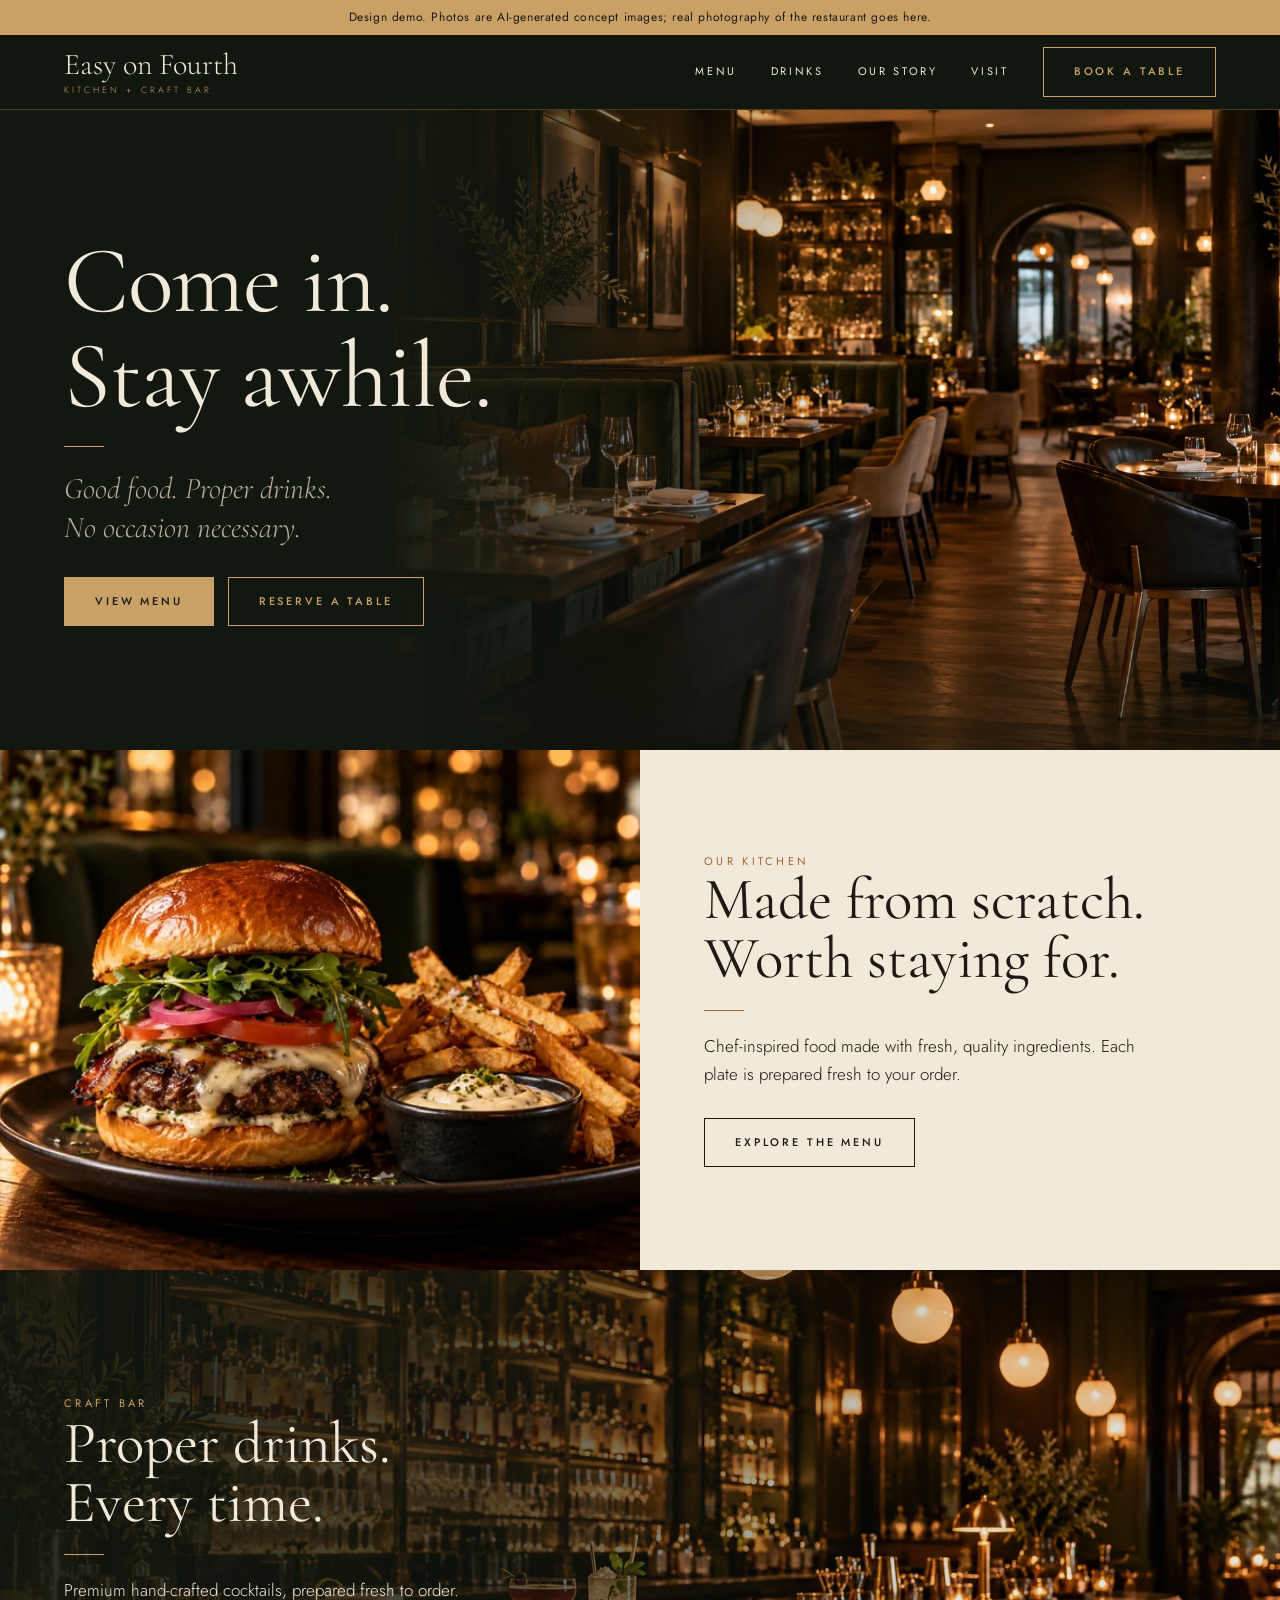
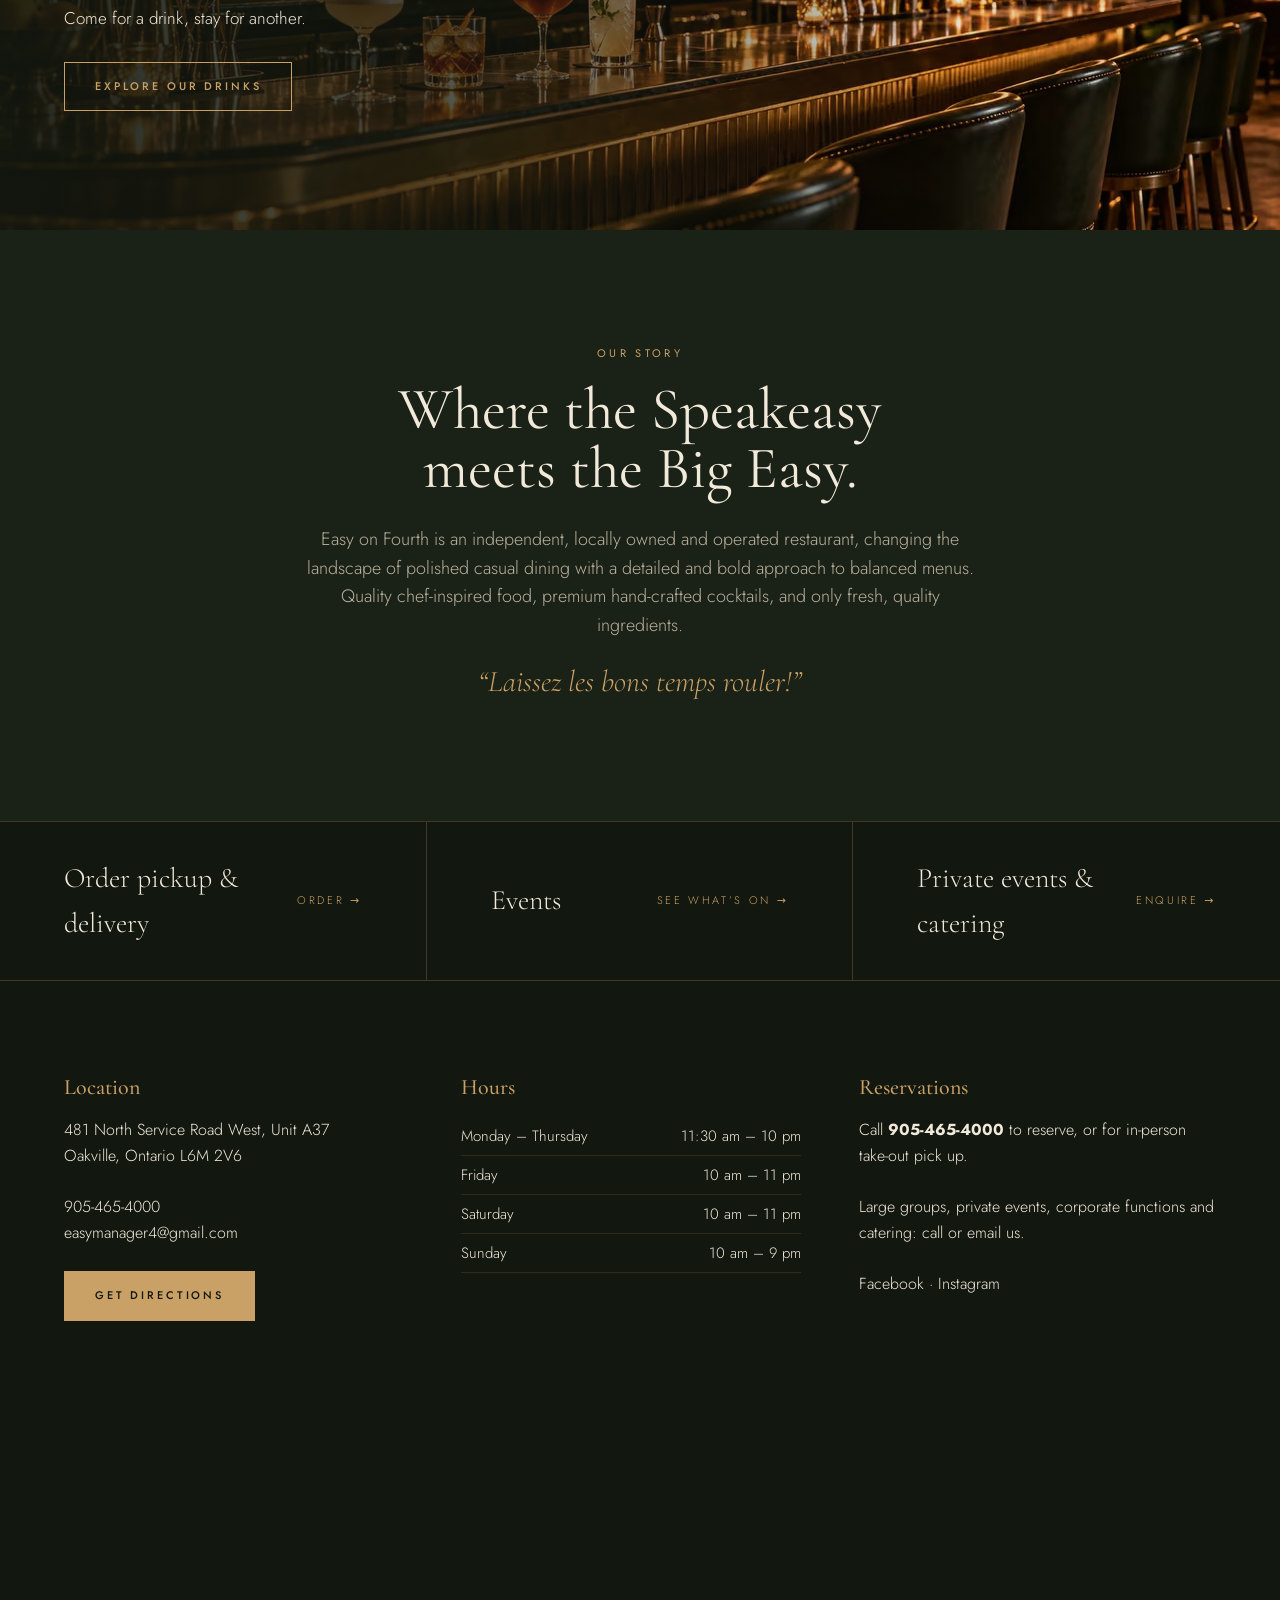
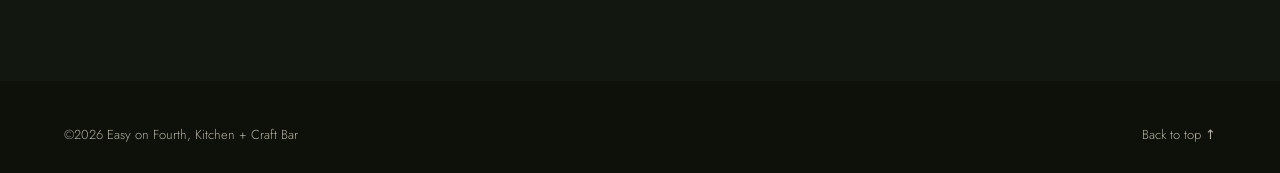
==== public/index.html @ cc025039 "Initial commit: Easy on Fourth demo site with full-resolution responsive images Co-Authored-By: Clau" ====
<!doctype html>
<html lang='en-CA'>
<head>
<meta charset='utf-8'>
<meta name='viewport' content='width=device-width, initial-scale=1'>
<title>Easy on Fourth | Kitchen + Craft Bar | Oakville</title>
<meta name='description' content='Where the Speakeasy meets the Big Easy. Chef-inspired food and hand-crafted cocktails at Easy on Fourth, Kitchen + Craft Bar in Oakville.'>
<link rel='preload' as='image' type='image/avif' imagesrcset='images/dining-640.avif 640w, images/dining-960.avif 960w, images/dining-1280.avif 1280w, images/dining-1672.avif 1672w' imagesizes='(min-width:861px) max(72vw, 1300px), 100vw' media='(min-width:861px)' fetchpriority='high'>
<link rel='icon' href='https://www.easyonfourth.ca/wp-content/uploads/2022/03/favicon.png'>
<link rel='preconnect' href='https://fonts.googleapis.com'>
<link rel='preconnect' href='https://fonts.gstatic.com' crossorigin>
<link href='https://fonts.googleapis.com/css2?family=Cormorant+Garamond:wght@400;500;600&family=Jost:wght@300;400;500&display=swap' rel='stylesheet'>
<style>
:root{--olive:#12170f;--olive2:#1a2116;--olive3:#232b1d;--cog:#a9622d;--brass:#c9a066;--cream:#f1e9da;--ink:#1d1a14;--muted:#b8b09d;--serif:'Cormorant Garamond',Georgia,serif;--sans:'Jost',system-ui,sans-serif;--g:clamp(20px,5vw,72px)}
*{box-sizing:border-box;margin:0;padding:0}
html{scroll-behavior:smooth}
body{background:var(--olive);color:var(--cream);font-family:var(--sans);font-weight:300;line-height:1.6;-webkit-font-smoothing:antialiased}
a{color:inherit;text-decoration:none}
.eb{font-size:11px;letter-spacing:.3em;text-transform:uppercase;font-weight:400;color:var(--brass)}
.rule{width:40px;height:1px;background:var(--brass);margin:22px 0}
.btn{display:inline-block;padding:15px 30px;font-size:11px;letter-spacing:.26em;text-transform:uppercase;font-weight:500;border:1px solid var(--brass);transition:.25s}
.btn.fill{background:var(--brass);color:var(--olive)}
.btn.fill:hover{background:#dbb57a}
.btn.line{color:var(--brass)}
.btn.line:hover{background:var(--brass);color:var(--olive)}
.btn.dark{color:var(--ink);border-color:var(--ink)}
.btn.dark:hover{background:var(--ink);color:var(--cream)}
h1,h2{font-family:var(--serif);font-weight:400;line-height:1}
h3{font-family:var(--serif);font-weight:500;font-size:22px;color:var(--brass);margin-bottom:12px}
.ctas{display:flex;flex-wrap:wrap;gap:14px}

header{position:sticky;top:0;z-index:50;background:rgba(18,23,15,.96);border-bottom:1px solid rgba(201,160,102,.28);backdrop-filter:blur(6px)}
.nav{display:flex;align-items:center;justify-content:space-between;gap:20px;padding:0 var(--g);height:74px}
.brand{font-family:var(--serif);font-size:30px;line-height:1;color:var(--cream)}
.brand small{display:block;font-family:var(--sans);font-size:9px;letter-spacing:.34em;color:var(--brass);margin-top:5px}
.links{display:flex;align-items:center;gap:34px}
.links a.l{font-size:11px;letter-spacing:.24em;text-transform:uppercase;font-weight:400}
.links a.l:hover{color:var(--brass)}
.burger{display:none;background:none;border:1px solid rgba(201,160,102,.4);color:var(--brass);width:44px;height:44px;font-size:18px;cursor:pointer}

.ph{position:relative;overflow:hidden;background:var(--olive3)}
.ph img{position:absolute;inset:0;width:100%;height:100%;object-fit:cover}
.hero .ph img{object-position:65% 50%}
.split .ph img{object-position:40% 50%}
.bar .ph img{object-position:50% 60%}
.hero{position:relative;display:flex;min-height:min(78vh,640px);background:var(--olive);overflow:hidden}
.hero .ph{position:absolute;inset:0 0 0 28%}
.hero::after{content:'';position:absolute;inset:0;z-index:1;background:linear-gradient(90deg,var(--olive) 0%,var(--olive) 30%,rgba(18,23,15,.78) 40%,rgba(18,23,15,.25) 55%,rgba(18,23,15,0) 70%),linear-gradient(0deg,rgba(18,23,15,.5),rgba(18,23,15,0) 30%);pointer-events:none}
.hero .l{position:relative;z-index:2;width:min(100%,640px);padding:clamp(48px,7vw,100px) var(--g);display:flex;flex-direction:column;justify-content:center}
.hero h1{font-size:clamp(54px,7.4vw,108px);letter-spacing:-.01em}
.hero p{font-family:var(--serif);font-size:clamp(22px,2.4vw,30px);font-style:italic;color:var(--muted);margin-bottom:30px;line-height:1.3}

.split{display:grid;grid-template-columns:1fr 1fr;min-height:520px}
.split .ph{min-height:420px}
.split .txt{padding:clamp(48px,7vw,100px) var(--g);display:flex;flex-direction:column;justify-content:center;align-items:flex-start}
.split h2,.story h2,.bar h2{font-size:clamp(38px,4.6vw,64px)}
.split p{max-width:460px;margin-bottom:30px;font-size:17px}
.cream{background:var(--cream);color:var(--ink)}
.cream .eb{color:var(--cog)}
.cream .rule{background:var(--cog)}
.bar{position:relative;min-height:560px;display:flex!important;align-items:center}
.bar .ph{position:absolute;inset:0}
.bar .ph::after{content:'';position:absolute;inset:0;background:linear-gradient(90deg,rgba(18,23,15,.92) 0%,rgba(18,23,15,.7) 40%,rgba(18,23,15,.1) 75%)}
.bar .txt{position:relative;z-index:2;padding:clamp(48px,7vw,100px) var(--g);max-width:640px}
.bar .txt p{max-width:440px;margin-bottom:30px;font-size:17px}

.story{padding:clamp(70px,9vw,130px) var(--g);text-align:center;background:var(--olive2);display:flex;flex-direction:column;align-items:center}
.story h2{margin:18px 0 8px}
.story p{max-width:680px;margin-top:18px;font-size:18px;color:var(--muted)}
.story p.fr{font-family:var(--serif);font-style:italic;font-size:30px;color:var(--brass)}

.strip{display:grid;grid-template-columns:repeat(3,1fr);border-top:1px solid rgba(201,160,102,.25)}
.strip a{padding:34px var(--g);border-right:1px solid rgba(201,160,102,.25);display:flex;justify-content:space-between;align-items:center;gap:16px;font-family:var(--serif);font-size:28px;transition:background .25s}
.strip a:last-child{border-right:0}
.strip a:hover{background:var(--olive3)}
.strip span{color:var(--brass);font-family:var(--sans);font-size:11px;letter-spacing:.24em;text-transform:uppercase;white-space:nowrap}

.visit{display:grid;grid-template-columns:repeat(3,1fr);gap:40px;padding:clamp(56px,7vw,100px) var(--g) 0;border-top:1px solid rgba(201,160,102,.25)}
.visit ul{list-style:none}
.visit li{display:flex;justify-content:space-between;gap:16px;max-width:340px;padding:7px 0;border-bottom:1px solid rgba(201,160,102,.15);font-size:15px}
.visit a:hover{color:var(--brass)}
.map{height:300px;grid-column:1/-1;margin:20px calc(var(--g)*-1) 0;filter:grayscale(.6) sepia(.4) brightness(.8)}
.map iframe{width:100%;height:100%;border:0}

footer{background:#0d110a;padding:44px var(--g) 28px;font-size:13px;color:var(--muted)}
.fr2{display:flex;justify-content:space-between;flex-wrap:wrap;gap:16px}
footer a:hover{color:var(--brass)}
.demo{background:var(--brass);color:#1d1a14;text-align:center;font-size:12px;letter-spacing:.05em;padding:8px var(--g);font-weight:400}

@media(max-width:860px){
 .hero .ph img,.bar .ph img{object-position:50% 50%}
 .split .ph img{object-position:35% 50%}
 .links{position:fixed;top:74px;left:0;right:0;bottom:0;background:var(--olive);flex-direction:column;justify-content:flex-start;padding-top:40px;gap:26px;display:none}
 .links.open{display:flex}.links a.l{font-size:14px}
 .burger{display:block}
 .hero,.split,.visit,.strip{grid-template-columns:1fr}
 .hero{flex-direction:column}.hero::after{display:none}
 .hero .ph{position:relative;inset:auto;min-height:300px;order:-1}
 .hero .l{width:100%}
 .split .ph{min-height:300px;order:-1}
 .strip a{border-right:0;border-bottom:1px solid rgba(201,160,102,.25)}
 .bar .txt{background:rgba(18,23,15,.82);max-width:none}
 .map{margin-left:calc(var(--g)*-1)}
 .brand{font-size:24px}
}
</style>
</head>
<body>
<div class='demo'>Design demo. Photos are AI-generated concept images; real photography of the restaurant goes here.</div>
<header>
 <div class='nav'>
  <a class='brand' href='#top'>Easy on Fourth<small>KITCHEN + CRAFT BAR</small></a>
  <button class='burger' id='burger' aria-label='Menu'>☰</button>
  <nav class='links' id='links'>
   <a class='l' href='https://www.easyonfourth.ca/quality-food-menu/'>Menu</a>
   <a class='l' href='https://www.easyonfourth.ca/beverage-menu/'>Drinks</a>
   <a class='l' href='#story'>Our Story</a>
   <a class='l' href='#visit'>Visit</a>
   <a class='btn line' href='tel:+19054654000'>Book a table</a>
  </nav>
 </div>
</header>

<main id='top'>
 <section class='hero'>
  <div class='l'>
   <h1>Come in.<br>Stay awhile.</h1>
   <div class='rule'></div>
   <p>Good food. Proper drinks.<br>No occasion necessary.</p>
   <div class='ctas'><a class='btn fill' href='https://www.easyonfourth.ca/quality-food-menu/'>View menu</a><a class='btn line' href='tel:+19054654000'>Reserve a table</a></div>
  </div>
  <div class='ph'><picture><source media='(max-width:480px)' type='image/avif' srcset='images/dining-m-640.avif 640w, images/dining-m-960.avif 960w, images/dining-m-1255.avif 1255w' sizes='100vw' width='1255' height='941'><source media='(max-width:480px)' type='image/webp' srcset='images/dining-m-640.webp 640w, images/dining-m-960.webp 960w, images/dining-m-1255.webp 1255w' sizes='100vw' width='1255' height='941'><source type='image/avif' srcset='images/dining-640.avif 640w, images/dining-960.avif 960w, images/dining-1280.avif 1280w, images/dining-1672.avif 1672w' sizes='(min-width:861px) max(72vw, 1300px), 100vw'><source type='image/webp' srcset='images/dining-640.webp 640w, images/dining-960.webp 960w, images/dining-1280.webp 1280w, images/dining-1672.webp 1672w' sizes='(min-width:861px) max(72vw, 1300px), 100vw'><img src='images/dining-1672.webp' srcset='images/dining-640.webp 640w, images/dining-960.webp 960w, images/dining-1280.webp 1280w, images/dining-1672.webp 1672w' sizes='(min-width:861px) max(72vw, 1300px), 100vw' width='1672' height='941' alt='The warmly lit dining room with green velvet banquettes' fetchpriority='high' decoding='async'></picture></div>
 </section>

 <section class='split cream'>
  <div class='ph'><picture><source type='image/avif' srcset='images/dish-640.avif 640w, images/dish-960.avif 960w, images/dish-1448.avif 1448w' sizes='(min-width:861px) 50vw, 100vw'><source type='image/webp' srcset='images/dish-640.webp 640w, images/dish-960.webp 960w, images/dish-1448.webp 1448w' sizes='(min-width:861px) 50vw, 100vw'><img src='images/dish-1448.webp' srcset='images/dish-640.webp 640w, images/dish-960.webp 960w, images/dish-1448.webp 1448w' sizes='(min-width:861px) 50vw, 100vw' width='1448' height='1086' alt='A burger on brioche with fries and aioli' loading='lazy' decoding='async'></picture></div>
  <div class='txt'>
   <span class='eb'>Our Kitchen</span>
   <h2>Made from scratch.<br>Worth staying for.</h2>
   <div class='rule'></div>
   <p>Chef-inspired food made with fresh, quality ingredients. Each plate is prepared fresh to your order.</p>
   <a class='btn dark' href='https://www.easyonfourth.ca/quality-food-menu/'>Explore the menu</a>
  </div>
 </section>

 <section class='bar'>
  <div class='ph'><picture><source media='(max-width:480px)' type='image/avif' srcset='images/bar-m-480.avif 480w, images/bar-m-655.avif 655w' sizes='100vw' width='655' height='941'><source media='(max-width:480px)' type='image/webp' srcset='images/bar-m-480.webp 480w, images/bar-m-655.webp 655w' sizes='100vw' width='655' height='941'><source type='image/avif' srcset='images/bar-960.avif 960w, images/bar-1280.avif 1280w, images/bar-1672.avif 1672w' sizes='100vw'><source type='image/webp' srcset='images/bar-960.webp 960w, images/bar-1280.webp 1280w, images/bar-1672.webp 1672w' sizes='100vw'><img src='images/bar-1672.webp' srcset='images/bar-960.webp 960w, images/bar-1280.webp 1280w, images/bar-1672.webp 1672w' sizes='100vw' width='1672' height='941' alt='The brass and marble bar with hand-crafted cocktails' loading='lazy' decoding='async'></picture></div>
  <div class='txt'>
   <span class='eb'>Craft Bar</span>
   <h2>Proper drinks.<br>Every time.</h2>
   <div class='rule'></div>
   <p>Premium hand-crafted cocktails, prepared fresh to order. Come for a drink, stay for another.</p>
   <a class='btn line' href='https://www.easyonfourth.ca/beverage-menu/'>Explore our drinks</a>
  </div>
 </section>

 <section class='story' id='story'>
  <span class='eb'>Our Story</span>
  <h2>Where the Speakeasy<br>meets the Big Easy.</h2>
  <p>Easy on Fourth is an independent, locally owned and operated restaurant, changing the landscape of polished casual dining with a detailed and bold approach to balanced menus. Quality chef-inspired food, premium hand-crafted cocktails, and only fresh, quality ingredients.</p>
  <p class='fr'>“Laissez les bons temps rouler!”</p>
 </section>

 <section class='strip'>
  <a href='https://www.easyonfourth.ca/order/'>Order pickup &amp; delivery <span>Order →</span></a>
  <a href='https://www.easyonfourth.ca/events-calendar/'>Events <span>See what’s on →</span></a>
  <a href='mailto:easymanager4@gmail.com?subject=Private%20event%20enquiry'>Private events &amp; catering <span>Enquire →</span></a>
 </section>

 <section class='visit' id='visit'>
  <div><h3>Location</h3><p>481 North Service Road West, Unit A37<br>Oakville, Ontario L6M 2V6</p><br><p><a href='tel:+19054654000'>905-465-4000</a><br><a href='mailto:easymanager4@gmail.com'>easymanager4@gmail.com</a></p><br><div class='ctas'><a class='btn fill' target='_blank' rel='noopener' href='https://www.google.com/maps/dir/?api=1&destination=481+North+Service+Road+West+Unit+A37+Oakville+ON+L6M+2V6'>Get directions</a></div></div>
  <div><h3>Hours</h3><ul>
   <li><span>Monday – Thursday</span><span>11:30 am – 10 pm</span></li>
   <li><span>Friday</span><span>10 am – 11 pm</span></li>
   <li><span>Saturday</span><span>10 am – 11 pm</span></li>
   <li><span>Sunday</span><span>10 am – 9 pm</span></li>
  </ul></div>
  <div><h3>Reservations</h3><p>Call <a href='tel:+19054654000'><b>905-465-4000</b></a> to reserve, or for in-person take-out pick up.</p><br><p>Large groups, private events, corporate functions and catering: call or email us.</p><br><p><a href='https://www.facebook.com/easyonfourth'>Facebook</a> · <a href='https://www.instagram.com/easy_on_fourth/'>Instagram</a></p></div>
  <div class='map'><iframe title='Map' loading='lazy' src='https://maps.google.com/maps?q=481%20North%20Service%20Road%20West%20Oakville%20ON&z=14&output=embed'></iframe></div>
 </section>
</main>

<footer><div class='fr2'><span>©2026 Easy on Fourth, Kitchen + Craft Bar</span><a href='#top'>Back to top ↑</a></div></footer>

<script>
document.getElementById('burger').addEventListener('click',()=>document.getElementById('links').classList.toggle('open'));
document.getElementById('links').addEventListener('click',()=>document.getElementById('links').classList.remove('open'));
</script>
</body>
</html>
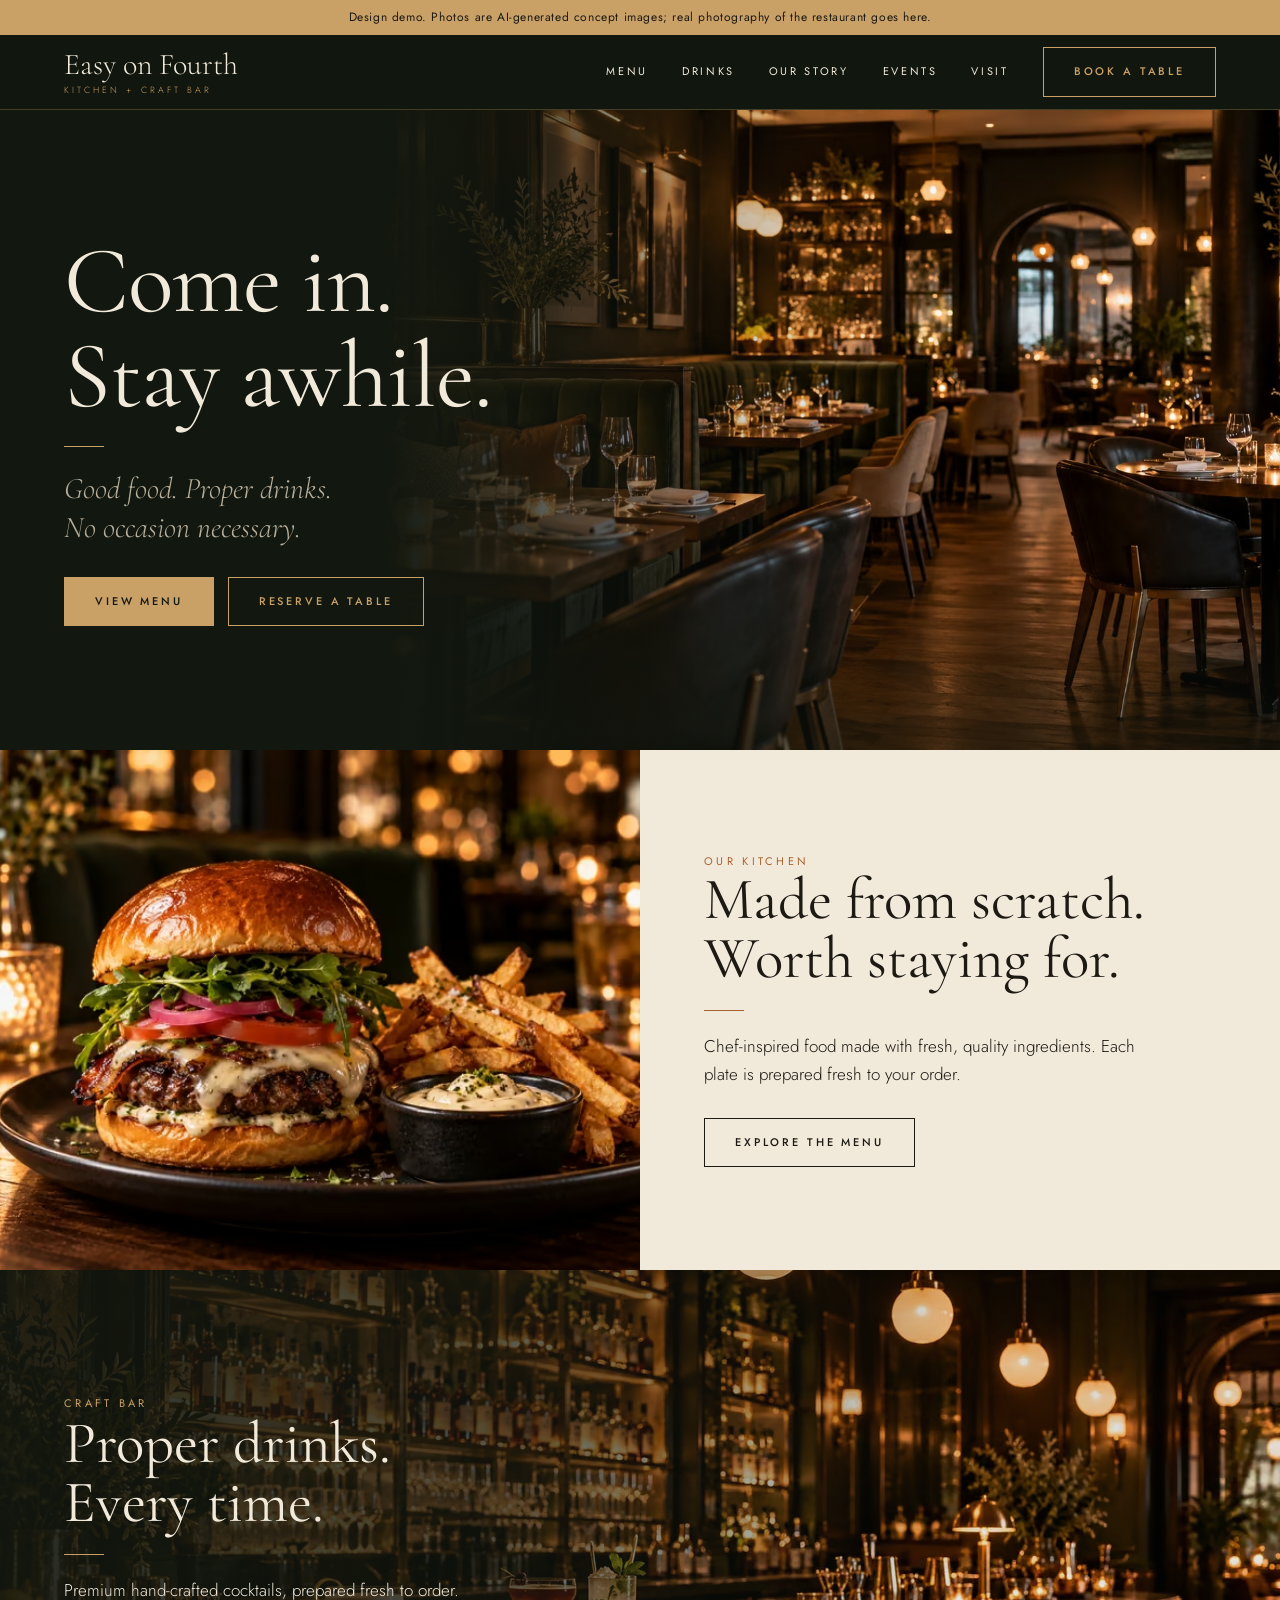
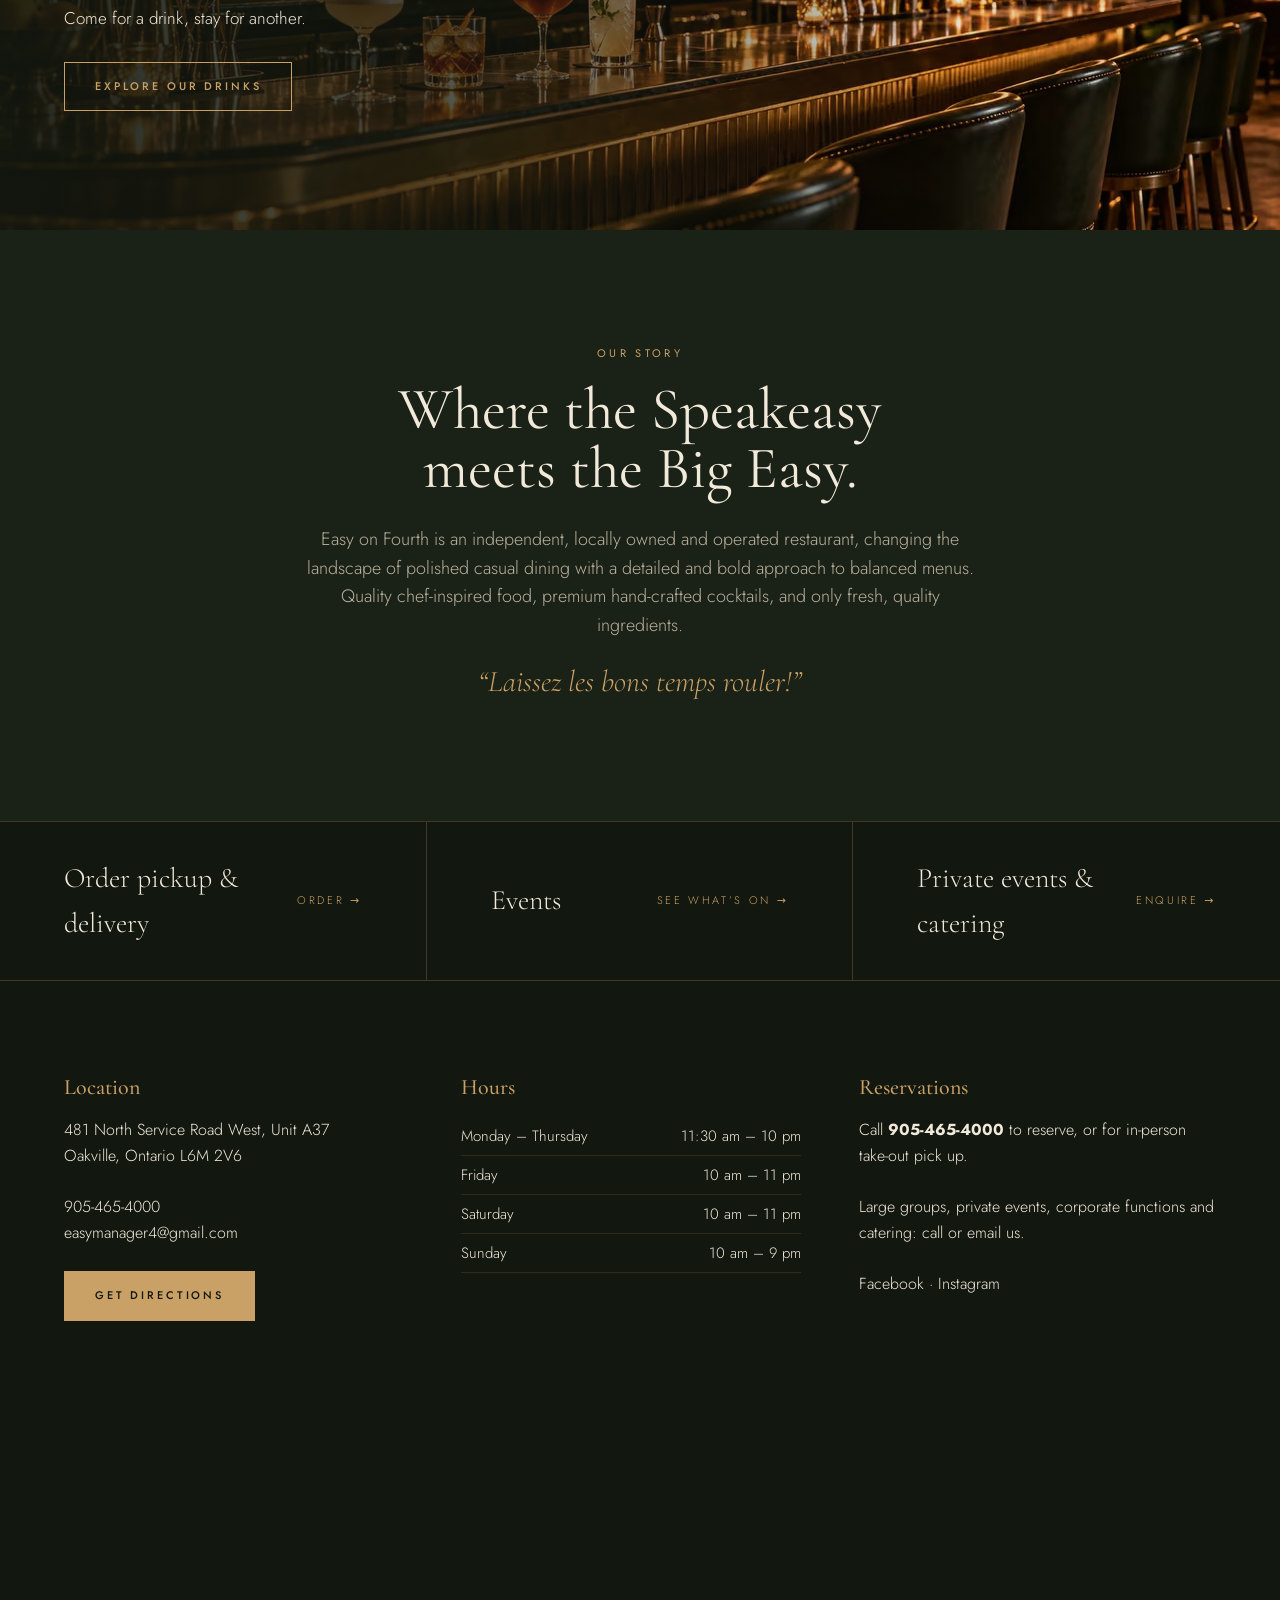
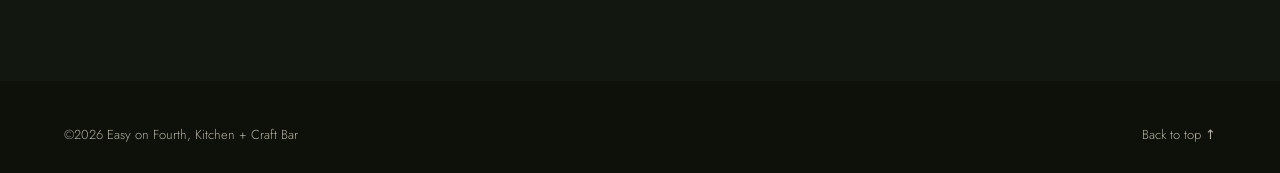
==== commit 435e4a57: "Build out full demo site: menu, drinks, story, events, private events, order, visit Shared styles.cs" ====
--- a/public/index.html
+++ b/public/index.html
@@ -10,113 +10,21 @@
 <link rel='preconnect' href='https://fonts.googleapis.com'>
 <link rel='preconnect' href='https://fonts.gstatic.com' crossorigin>
 <link href='https://fonts.googleapis.com/css2?family=Cormorant+Garamond:wght@400;500;600&family=Jost:wght@300;400;500&display=swap' rel='stylesheet'>
-<style>
-:root{--olive:#12170f;--olive2:#1a2116;--olive3:#232b1d;--cog:#a9622d;--brass:#c9a066;--cream:#f1e9da;--ink:#1d1a14;--muted:#b8b09d;--serif:'Cormorant Garamond',Georgia,serif;--sans:'Jost',system-ui,sans-serif;--g:clamp(20px,5vw,72px)}
-*{box-sizing:border-box;margin:0;padding:0}
-html{scroll-behavior:smooth}
-body{background:var(--olive);color:var(--cream);font-family:var(--sans);font-weight:300;line-height:1.6;-webkit-font-smoothing:antialiased}
-a{color:inherit;text-decoration:none}
-.eb{font-size:11px;letter-spacing:.3em;text-transform:uppercase;font-weight:400;color:var(--brass)}
-.rule{width:40px;height:1px;background:var(--brass);margin:22px 0}
-.btn{display:inline-block;padding:15px 30px;font-size:11px;letter-spacing:.26em;text-transform:uppercase;font-weight:500;border:1px solid var(--brass);transition:.25s}
-.btn.fill{background:var(--brass);color:var(--olive)}
-.btn.fill:hover{background:#dbb57a}
-.btn.line{color:var(--brass)}
-.btn.line:hover{background:var(--brass);color:var(--olive)}
-.btn.dark{color:var(--ink);border-color:var(--ink)}
-.btn.dark:hover{background:var(--ink);color:var(--cream)}
-h1,h2{font-family:var(--serif);font-weight:400;line-height:1}
-h3{font-family:var(--serif);font-weight:500;font-size:22px;color:var(--brass);margin-bottom:12px}
-.ctas{display:flex;flex-wrap:wrap;gap:14px}
-
-header{position:sticky;top:0;z-index:50;background:rgba(18,23,15,.96);border-bottom:1px solid rgba(201,160,102,.28);backdrop-filter:blur(6px)}
-.nav{display:flex;align-items:center;justify-content:space-between;gap:20px;padding:0 var(--g);height:74px}
-.brand{font-family:var(--serif);font-size:30px;line-height:1;color:var(--cream)}
-.brand small{display:block;font-family:var(--sans);font-size:9px;letter-spacing:.34em;color:var(--brass);margin-top:5px}
-.links{display:flex;align-items:center;gap:34px}
-.links a.l{font-size:11px;letter-spacing:.24em;text-transform:uppercase;font-weight:400}
-.links a.l:hover{color:var(--brass)}
-.burger{display:none;background:none;border:1px solid rgba(201,160,102,.4);color:var(--brass);width:44px;height:44px;font-size:18px;cursor:pointer}
-
-.ph{position:relative;overflow:hidden;background:var(--olive3)}
-.ph img{position:absolute;inset:0;width:100%;height:100%;object-fit:cover}
-.hero .ph img{object-position:65% 50%}
-.split .ph img{object-position:40% 50%}
-.bar .ph img{object-position:50% 60%}
-.hero{position:relative;display:flex;min-height:min(78vh,640px);background:var(--olive);overflow:hidden}
-.hero .ph{position:absolute;inset:0 0 0 28%}
-.hero::after{content:'';position:absolute;inset:0;z-index:1;background:linear-gradient(90deg,var(--olive) 0%,var(--olive) 30%,rgba(18,23,15,.78) 40%,rgba(18,23,15,.25) 55%,rgba(18,23,15,0) 70%),linear-gradient(0deg,rgba(18,23,15,.5),rgba(18,23,15,0) 30%);pointer-events:none}
-.hero .l{position:relative;z-index:2;width:min(100%,640px);padding:clamp(48px,7vw,100px) var(--g);display:flex;flex-direction:column;justify-content:center}
-.hero h1{font-size:clamp(54px,7.4vw,108px);letter-spacing:-.01em}
-.hero p{font-family:var(--serif);font-size:clamp(22px,2.4vw,30px);font-style:italic;color:var(--muted);margin-bottom:30px;line-height:1.3}
-
-.split{display:grid;grid-template-columns:1fr 1fr;min-height:520px}
-.split .ph{min-height:420px}
-.split .txt{padding:clamp(48px,7vw,100px) var(--g);display:flex;flex-direction:column;justify-content:center;align-items:flex-start}
-.split h2,.story h2,.bar h2{font-size:clamp(38px,4.6vw,64px)}
-.split p{max-width:460px;margin-bottom:30px;font-size:17px}
-.cream{background:var(--cream);color:var(--ink)}
-.cream .eb{color:var(--cog)}
-.cream .rule{background:var(--cog)}
-.bar{position:relative;min-height:560px;display:flex!important;align-items:center}
-.bar .ph{position:absolute;inset:0}
-.bar .ph::after{content:'';position:absolute;inset:0;background:linear-gradient(90deg,rgba(18,23,15,.92) 0%,rgba(18,23,15,.7) 40%,rgba(18,23,15,.1) 75%)}
-.bar .txt{position:relative;z-index:2;padding:clamp(48px,7vw,100px) var(--g);max-width:640px}
-.bar .txt p{max-width:440px;margin-bottom:30px;font-size:17px}
-
-.story{padding:clamp(70px,9vw,130px) var(--g);text-align:center;background:var(--olive2);display:flex;flex-direction:column;align-items:center}
-.story h2{margin:18px 0 8px}
-.story p{max-width:680px;margin-top:18px;font-size:18px;color:var(--muted)}
-.story p.fr{font-family:var(--serif);font-style:italic;font-size:30px;color:var(--brass)}
-
-.strip{display:grid;grid-template-columns:repeat(3,1fr);border-top:1px solid rgba(201,160,102,.25)}
-.strip a{padding:34px var(--g);border-right:1px solid rgba(201,160,102,.25);display:flex;justify-content:space-between;align-items:center;gap:16px;font-family:var(--serif);font-size:28px;transition:background .25s}
-.strip a:last-child{border-right:0}
-.strip a:hover{background:var(--olive3)}
-.strip span{color:var(--brass);font-family:var(--sans);font-size:11px;letter-spacing:.24em;text-transform:uppercase;white-space:nowrap}
-
-.visit{display:grid;grid-template-columns:repeat(3,1fr);gap:40px;padding:clamp(56px,7vw,100px) var(--g) 0;border-top:1px solid rgba(201,160,102,.25)}
-.visit ul{list-style:none}
-.visit li{display:flex;justify-content:space-between;gap:16px;max-width:340px;padding:7px 0;border-bottom:1px solid rgba(201,160,102,.15);font-size:15px}
-.visit a:hover{color:var(--brass)}
-.map{height:300px;grid-column:1/-1;margin:20px calc(var(--g)*-1) 0;filter:grayscale(.6) sepia(.4) brightness(.8)}
-.map iframe{width:100%;height:100%;border:0}
-
-footer{background:#0d110a;padding:44px var(--g) 28px;font-size:13px;color:var(--muted)}
-.fr2{display:flex;justify-content:space-between;flex-wrap:wrap;gap:16px}
-footer a:hover{color:var(--brass)}
-.demo{background:var(--brass);color:#1d1a14;text-align:center;font-size:12px;letter-spacing:.05em;padding:8px var(--g);font-weight:400}
-
-@media(max-width:860px){
- .hero .ph img,.bar .ph img{object-position:50% 50%}
- .split .ph img{object-position:35% 50%}
- .links{position:fixed;top:74px;left:0;right:0;bottom:0;background:var(--olive);flex-direction:column;justify-content:flex-start;padding-top:40px;gap:26px;display:none}
- .links.open{display:flex}.links a.l{font-size:14px}
- .burger{display:block}
- .hero,.split,.visit,.strip{grid-template-columns:1fr}
- .hero{flex-direction:column}.hero::after{display:none}
- .hero .ph{position:relative;inset:auto;min-height:300px;order:-1}
- .hero .l{width:100%}
- .split .ph{min-height:300px;order:-1}
- .strip a{border-right:0;border-bottom:1px solid rgba(201,160,102,.25)}
- .bar .txt{background:rgba(18,23,15,.82);max-width:none}
- .map{margin-left:calc(var(--g)*-1)}
- .brand{font-size:24px}
-}
-</style>
+<link rel='stylesheet' href='styles.css'>
 </head>
 <body>
 <div class='demo'>Design demo. Photos are AI-generated concept images; real photography of the restaurant goes here.</div>
 <header>
  <div class='nav'>
-  <a class='brand' href='#top'>Easy on Fourth<small>KITCHEN + CRAFT BAR</small></a>
+  <a class='brand' href='index.html'>Easy on Fourth<small>KITCHEN + CRAFT BAR</small></a>
   <button class='burger' id='burger' aria-label='Menu'>☰</button>
   <nav class='links' id='links'>
-   <a class='l' href='https://www.easyonfourth.ca/quality-food-menu/'>Menu</a>
-   <a class='l' href='https://www.easyonfourth.ca/beverage-menu/'>Drinks</a>
-   <a class='l' href='#story'>Our Story</a>
-   <a class='l' href='#visit'>Visit</a>
-   <a class='btn line' href='tel:+19054654000'>Book a table</a>
+   <a class='l' href='menu.html'>Menu</a>
+   <a class='l' href='drinks.html'>Drinks</a>
+   <a class='l' href='story.html'>Our Story</a>
+   <a class='l' href='events.html'>Events</a>
+   <a class='l' href='visit.html'>Visit</a>
+   <a class='btn line' href='visit.html#reserve'>Book a table</a>
   </nav>
  </div>
 </header>
@@ -127,7 +35,7 @@
    <h1>Come in.<br>Stay awhile.</h1>
    <div class='rule'></div>
    <p>Good food. Proper drinks.<br>No occasion necessary.</p>
-   <div class='ctas'><a class='btn fill' href='https://www.easyonfourth.ca/quality-food-menu/'>View menu</a><a class='btn line' href='tel:+19054654000'>Reserve a table</a></div>
+   <div class='ctas'><a class='btn fill' href='menu.html'>View menu</a><a class='btn line' href='visit.html#reserve'>Reserve a table</a></div>
   </div>
   <div class='ph'><picture><source media='(max-width:480px)' type='image/avif' srcset='images/dining-m-640.avif 640w, images/dining-m-960.avif 960w, images/dining-m-1255.avif 1255w' sizes='100vw' width='1255' height='941'><source media='(max-width:480px)' type='image/webp' srcset='images/dining-m-640.webp 640w, images/dining-m-960.webp 960w, images/dining-m-1255.webp 1255w' sizes='100vw' width='1255' height='941'><source type='image/avif' srcset='images/dining-640.avif 640w, images/dining-960.avif 960w, images/dining-1280.avif 1280w, images/dining-1672.avif 1672w' sizes='(min-width:861px) max(72vw, 1300px), 100vw'><source type='image/webp' srcset='images/dining-640.webp 640w, images/dining-960.webp 960w, images/dining-1280.webp 1280w, images/dining-1672.webp 1672w' sizes='(min-width:861px) max(72vw, 1300px), 100vw'><img src='images/dining-1672.webp' srcset='images/dining-640.webp 640w, images/dining-960.webp 960w, images/dining-1280.webp 1280w, images/dining-1672.webp 1672w' sizes='(min-width:861px) max(72vw, 1300px), 100vw' width='1672' height='941' alt='The warmly lit dining room with green velvet banquettes' fetchpriority='high' decoding='async'></picture></div>
  </section>
@@ -139,7 +47,7 @@
    <h2>Made from scratch.<br>Worth staying for.</h2>
    <div class='rule'></div>
    <p>Chef-inspired food made with fresh, quality ingredients. Each plate is prepared fresh to your order.</p>
-   <a class='btn dark' href='https://www.easyonfourth.ca/quality-food-menu/'>Explore the menu</a>
+   <a class='btn dark' href='menu.html'>Explore the menu</a>
   </div>
  </section>
 
@@ -150,7 +58,7 @@
    <h2>Proper drinks.<br>Every time.</h2>
    <div class='rule'></div>
    <p>Premium hand-crafted cocktails, prepared fresh to order. Come for a drink, stay for another.</p>
-   <a class='btn line' href='https://www.easyonfourth.ca/beverage-menu/'>Explore our drinks</a>
+   <a class='btn line' href='drinks.html'>Explore our drinks</a>
   </div>
  </section>
 
@@ -162,9 +70,9 @@
  </section>
 
  <section class='strip'>
-  <a href='https://www.easyonfourth.ca/order/'>Order pickup &amp; delivery <span>Order →</span></a>
-  <a href='https://www.easyonfourth.ca/events-calendar/'>Events <span>See what’s on →</span></a>
-  <a href='mailto:easymanager4@gmail.com?subject=Private%20event%20enquiry'>Private events &amp; catering <span>Enquire →</span></a>
+  <a href='order.html'>Order pickup &amp; delivery <span>Order →</span></a>
+  <a href='events.html'>Events <span>See what’s on →</span></a>
+  <a href='private-events.html'>Private events &amp; catering <span>Enquire →</span></a>
  </section>
 
  <section class='visit' id='visit'>
@@ -182,9 +90,6 @@
 
 <footer><div class='fr2'><span>©2026 Easy on Fourth, Kitchen + Craft Bar</span><a href='#top'>Back to top ↑</a></div></footer>
 
-<script>
-document.getElementById('burger').addEventListener('click',()=>document.getElementById('links').classList.toggle('open'));
-document.getElementById('links').addEventListener('click',()=>document.getElementById('links').classList.remove('open'));
-</script>
+<script src='site.js'></script>
 </body>
 </html>
--- a/public/styles.css
+++ b/public/styles.css
@@ -0,0 +1,141 @@
+:root{--olive:#12170f;--olive2:#1a2116;--olive3:#232b1d;--cog:#a9622d;--brass:#c9a066;--cream:#f1e9da;--ink:#1d1a14;--muted:#b8b09d;--serif:'Cormorant Garamond',Georgia,serif;--sans:'Jost',system-ui,sans-serif;--g:clamp(20px,5vw,72px)}
+*{box-sizing:border-box;margin:0;padding:0}
+html{scroll-behavior:smooth}
+body{background:var(--olive);color:var(--cream);font-family:var(--sans);font-weight:300;line-height:1.6;-webkit-font-smoothing:antialiased}
+a{color:inherit;text-decoration:none}
+.eb{font-size:11px;letter-spacing:.3em;text-transform:uppercase;font-weight:400;color:var(--brass)}
+.rule{width:40px;height:1px;background:var(--brass);margin:22px 0}
+.btn{display:inline-block;padding:15px 30px;font-size:11px;letter-spacing:.26em;text-transform:uppercase;font-weight:500;border:1px solid var(--brass);transition:.25s}
+.btn.fill{background:var(--brass);color:var(--olive)}
+.btn.fill:hover{background:#dbb57a}
+.btn.line{color:var(--brass)}
+.btn.line:hover{background:var(--brass);color:var(--olive)}
+.btn.dark{color:var(--ink);border-color:var(--ink)}
+.btn.dark:hover{background:var(--ink);color:var(--cream)}
+h1,h2{font-family:var(--serif);font-weight:400;line-height:1}
+h3{font-family:var(--serif);font-weight:500;font-size:22px;color:var(--brass);margin-bottom:12px}
+.ctas{display:flex;flex-wrap:wrap;gap:14px}
+
+header{position:sticky;top:0;z-index:50;background:rgba(18,23,15,.96);border-bottom:1px solid rgba(201,160,102,.28);backdrop-filter:blur(6px)}
+.nav{display:flex;align-items:center;justify-content:space-between;gap:20px;padding:0 var(--g);height:74px}
+.brand{font-family:var(--serif);font-size:30px;line-height:1;color:var(--cream)}
+.brand small{display:block;font-family:var(--sans);font-size:9px;letter-spacing:.34em;color:var(--brass);margin-top:5px}
+.links{display:flex;align-items:center;gap:34px}
+.links a.l{font-size:11px;letter-spacing:.24em;text-transform:uppercase;font-weight:400}
+.links a.l:hover{color:var(--brass)}
+.burger{display:none;background:none;border:1px solid rgba(201,160,102,.4);color:var(--brass);width:44px;height:44px;font-size:18px;cursor:pointer}
+
+.ph{position:relative;overflow:hidden;background:var(--olive3)}
+.ph img{position:absolute;inset:0;width:100%;height:100%;object-fit:cover}
+.hero .ph img{object-position:65% 50%}
+.split .ph img{object-position:40% 50%}
+.bar .ph img{object-position:50% 60%}
+.hero{position:relative;display:flex;min-height:min(78vh,640px);background:var(--olive);overflow:hidden}
+.hero .ph{position:absolute;inset:0 0 0 28%}
+.hero::after{content:'';position:absolute;inset:0;z-index:1;background:linear-gradient(90deg,var(--olive) 0%,var(--olive) 30%,rgba(18,23,15,.78) 40%,rgba(18,23,15,.25) 55%,rgba(18,23,15,0) 70%),linear-gradient(0deg,rgba(18,23,15,.5),rgba(18,23,15,0) 30%);pointer-events:none}
+.hero .l{position:relative;z-index:2;width:min(100%,640px);padding:clamp(48px,7vw,100px) var(--g);display:flex;flex-direction:column;justify-content:center}
+.hero h1{font-size:clamp(54px,7.4vw,108px);letter-spacing:-.01em}
+.hero p{font-family:var(--serif);font-size:clamp(22px,2.4vw,30px);font-style:italic;color:var(--muted);margin-bottom:30px;line-height:1.3}
+
+.split{display:grid;grid-template-columns:1fr 1fr;min-height:520px}
+.split .ph{min-height:420px}
+.split .txt{padding:clamp(48px,7vw,100px) var(--g);display:flex;flex-direction:column;justify-content:center;align-items:flex-start}
+.split h2,.story h2,.bar h2{font-size:clamp(38px,4.6vw,64px)}
+.split p{max-width:460px;margin-bottom:30px;font-size:17px}
+.cream{background:var(--cream);color:var(--ink)}
+.cream .eb{color:var(--cog)}
+.cream .rule{background:var(--cog)}
+.bar{position:relative;min-height:560px;display:flex!important;align-items:center}
+.bar .ph{position:absolute;inset:0}
+.bar .ph::after{content:'';position:absolute;inset:0;background:linear-gradient(90deg,rgba(18,23,15,.92) 0%,rgba(18,23,15,.7) 40%,rgba(18,23,15,.1) 75%)}
+.bar .txt{position:relative;z-index:2;padding:clamp(48px,7vw,100px) var(--g);max-width:640px}
+.bar .txt p{max-width:440px;margin-bottom:30px;font-size:17px}
+
+.story{padding:clamp(70px,9vw,130px) var(--g);text-align:center;background:var(--olive2);display:flex;flex-direction:column;align-items:center}
+.story h2{margin:18px 0 8px}
+.story p{max-width:680px;margin-top:18px;font-size:18px;color:var(--muted)}
+.story p.fr{font-family:var(--serif);font-style:italic;font-size:30px;color:var(--brass)}
+
+.strip{display:grid;grid-template-columns:repeat(3,1fr);border-top:1px solid rgba(201,160,102,.25)}
+.strip a{padding:34px var(--g);border-right:1px solid rgba(201,160,102,.25);display:flex;justify-content:space-between;align-items:center;gap:16px;font-family:var(--serif);font-size:28px;transition:background .25s}
+.strip a:last-child{border-right:0}
+.strip a:hover{background:var(--olive3)}
+.strip span{color:var(--brass);font-family:var(--sans);font-size:11px;letter-spacing:.24em;text-transform:uppercase;white-space:nowrap}
+
+.visit{display:grid;grid-template-columns:repeat(3,1fr);gap:40px;padding:clamp(56px,7vw,100px) var(--g) 0;border-top:1px solid rgba(201,160,102,.25)}
+.visit ul{list-style:none}
+.visit li{display:flex;justify-content:space-between;gap:16px;max-width:340px;padding:7px 0;border-bottom:1px solid rgba(201,160,102,.15);font-size:15px}
+.visit a:hover{color:var(--brass)}
+.map{height:300px;grid-column:1/-1;margin:20px calc(var(--g)*-1) 0;filter:grayscale(.6) sepia(.4) brightness(.8)}
+.map iframe{width:100%;height:100%;border:0}
+
+footer{background:#0d110a;padding:44px var(--g) 28px;font-size:13px;color:var(--muted)}
+.fr2{display:flex;justify-content:space-between;flex-wrap:wrap;gap:16px}
+footer a:hover{color:var(--brass)}
+.demo{background:var(--brass);color:#1d1a14;text-align:center;font-size:12px;letter-spacing:.05em;padding:8px var(--g);font-weight:400}
+
+@media(max-width:860px){
+ .hero .ph img,.bar .ph img{object-position:50% 50%}
+ .split .ph img{object-position:35% 50%}
+ .links{position:fixed;top:74px;left:0;right:0;bottom:0;background:var(--olive);flex-direction:column;justify-content:flex-start;padding-top:40px;gap:26px;display:none}
+ .links.open{display:flex}.links a.l{font-size:14px}
+ .burger{display:block}
+ .hero,.split,.visit,.strip{grid-template-columns:1fr}
+ .hero{flex-direction:column}.hero::after{display:none}
+ .hero .ph{position:relative;inset:auto;min-height:300px;order:-1}
+ .hero .l{width:100%}
+ .split .ph{min-height:300px;order:-1}
+ .strip a{border-right:0;border-bottom:1px solid rgba(201,160,102,.25)}
+ .bar .txt{background:rgba(18,23,15,.82);max-width:none}
+ .map{margin-left:calc(var(--g)*-1)}
+ .brand{font-size:24px}
+}
+/* subpages */
+.links a.l[aria-current=page]{color:var(--brass)}
+.phero{position:relative;min-height:340px;display:flex;align-items:flex-end;overflow:hidden;background:var(--olive)}
+.phero .ph{position:absolute;inset:0}
+.phero .ph::after{content:'';position:absolute;inset:0;background:linear-gradient(0deg,rgba(18,23,15,.95) 0%,rgba(18,23,15,.72) 45%,rgba(18,23,15,.35) 100%)}
+.phero .eb{text-shadow:0 1px 8px rgba(0,0,0,.85)}
+.phero .ph::before{content:'';position:absolute;inset:0;z-index:1;background:linear-gradient(180deg,rgba(18,23,15,.55) 0%,rgba(18,23,15,0) 40%)}
+.phero .txt{position:relative;z-index:2;padding:clamp(56px,8vw,110px) var(--g) clamp(32px,4vw,56px);max-width:900px}
+.phero h1{font-size:clamp(44px,6vw,84px);letter-spacing:-.01em}
+.phero p{max-width:560px;font-size:18px;color:var(--muted);margin-top:4px}
+.sec{padding:clamp(48px,6vw,88px) var(--g)}
+.sec.alt{background:var(--olive2)}
+.sec.cr{background:var(--cream);color:var(--ink)}
+.sec.cr h3{color:var(--cog)}
+.sec h2{font-size:clamp(32px,3.6vw,52px);margin-bottom:6px}
+.wrap{max-width:1100px;margin:0 auto}
+.note{border:1px solid rgba(201,160,102,.45);background:rgba(201,160,102,.08);padding:14px 18px;font-size:14px;margin-bottom:36px;color:var(--cream)}
+.cr .note{color:var(--ink);background:rgba(169,98,45,.08);border-color:rgba(169,98,45,.5)}
+.menu{display:grid;grid-template-columns:1fr 1fr;gap:12px 64px}
+.menu .item{padding:16px 0;border-bottom:1px solid rgba(201,160,102,.2)}
+.cr .menu .item{border-color:rgba(29,26,20,.18)}
+.item b{font-family:var(--serif);font-weight:500;font-size:23px;display:block;line-height:1.2}
+.item span{font-size:15px;color:var(--muted)}
+.cr .item span{color:#5a5445}
+.cat{font-family:var(--serif);font-size:34px;color:var(--brass);margin:44px 0 6px}
+.cr .cat{color:var(--cog)}
+.cat:first-of-type{margin-top:0}
+.cols{display:grid;grid-template-columns:repeat(3,1fr);gap:40px;margin-top:34px}
+.cols p{font-size:16px;color:var(--muted)}
+.cr .cols p{color:#4a4538}
+.cards{display:grid;grid-template-columns:repeat(3,1fr);gap:24px;margin-top:30px}
+.card{border:1px solid rgba(201,160,102,.3);padding:26px}
+.card .eb{display:block;margin-bottom:10px}
+.card h3{font-size:26px;margin-bottom:8px}
+.card p{font-size:15px;color:var(--muted)}
+.lead{font-size:19px;max-width:720px;color:var(--muted);margin-top:14px}
+.cr .lead{color:#4a4538}
+.band{padding:clamp(48px,6vw,80px) var(--g);text-align:center;background:var(--olive3);border-top:1px solid rgba(201,160,102,.25)}
+.band h2{font-size:clamp(32px,3.6vw,50px);margin-bottom:18px}
+.band .ctas{justify-content:center}
+.list{list-style:none;max-width:560px;margin-top:20px}
+.list li{padding:10px 0 10px 22px;position:relative;border-bottom:1px solid rgba(201,160,102,.15);font-size:16px}
+.list li::before{content:'';position:absolute;left:0;top:21px;width:10px;height:1px;background:var(--brass)}
+footer .fl{display:flex;gap:22px;flex-wrap:wrap}
+@media(max-width:860px){
+ .menu,.cols,.cards{grid-template-columns:1fr}
+ .menu{gap:0}
+ .phero{min-height:300px}
+}
